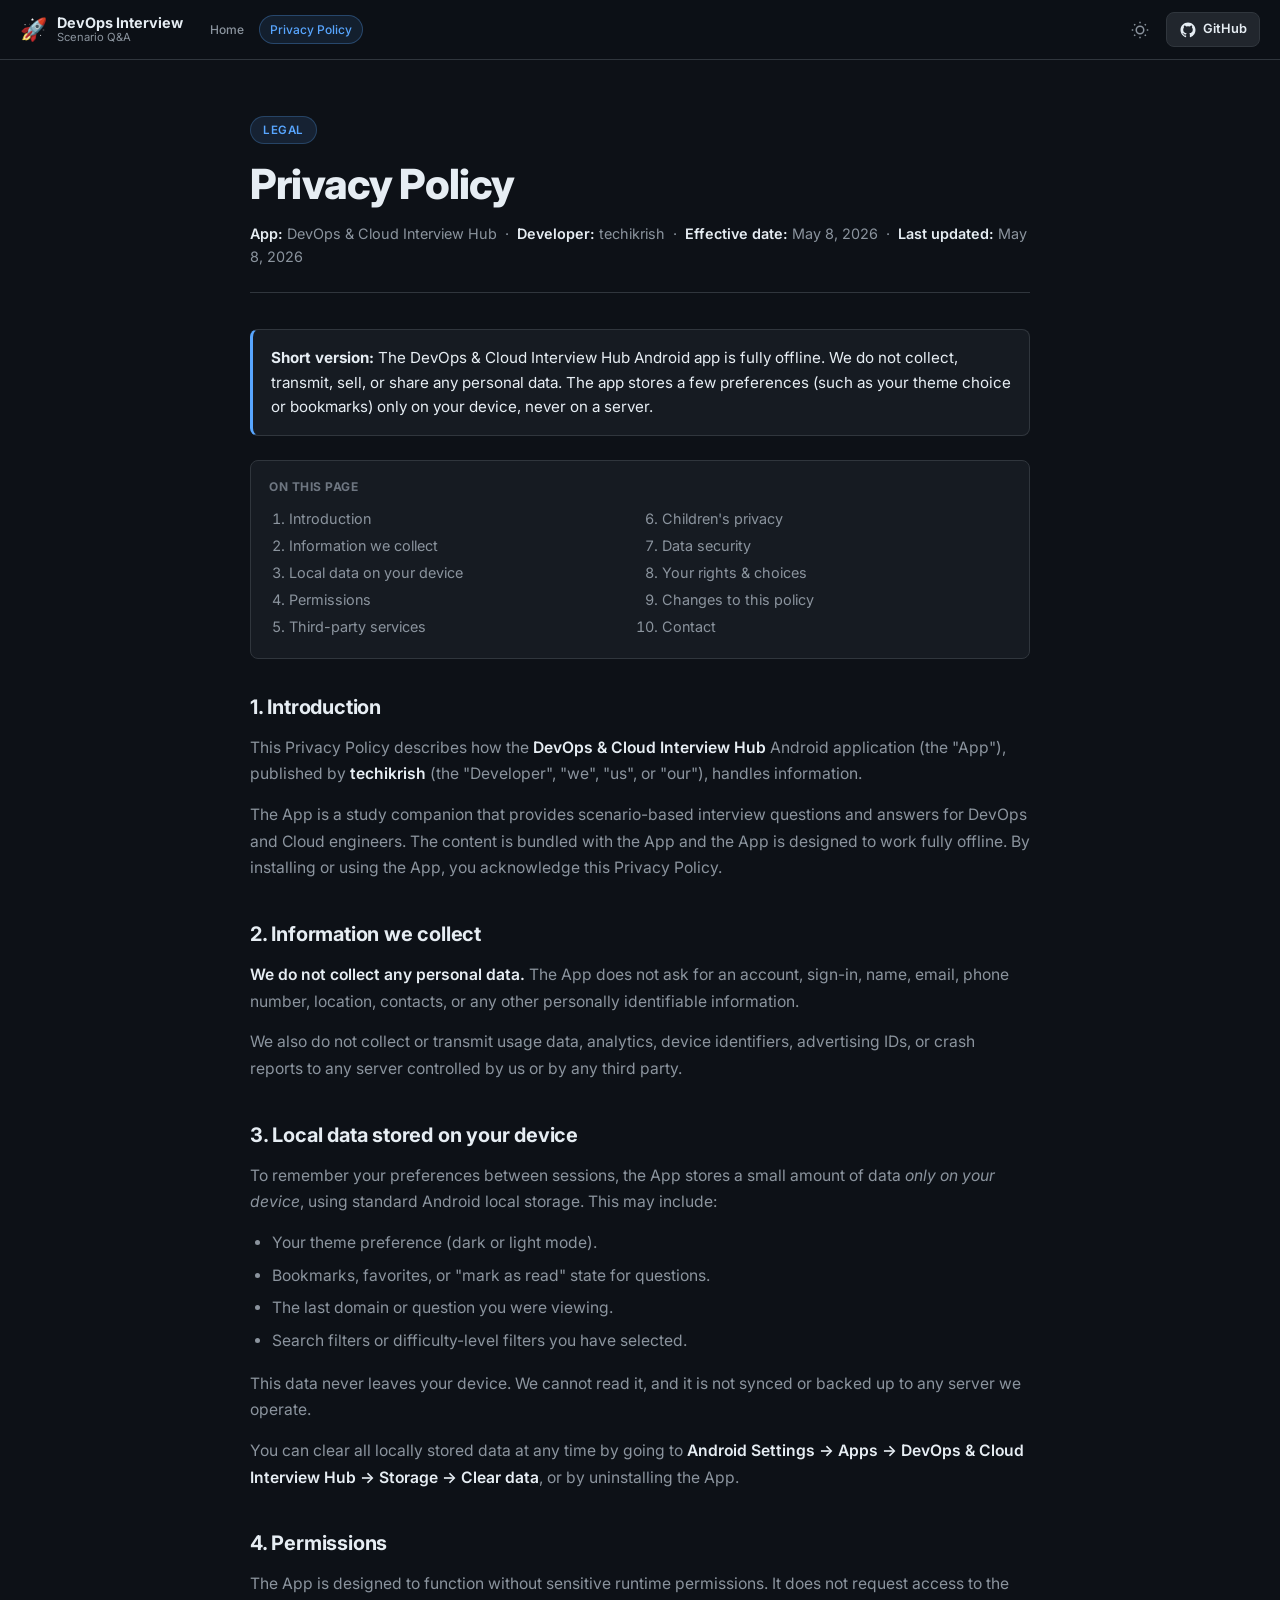
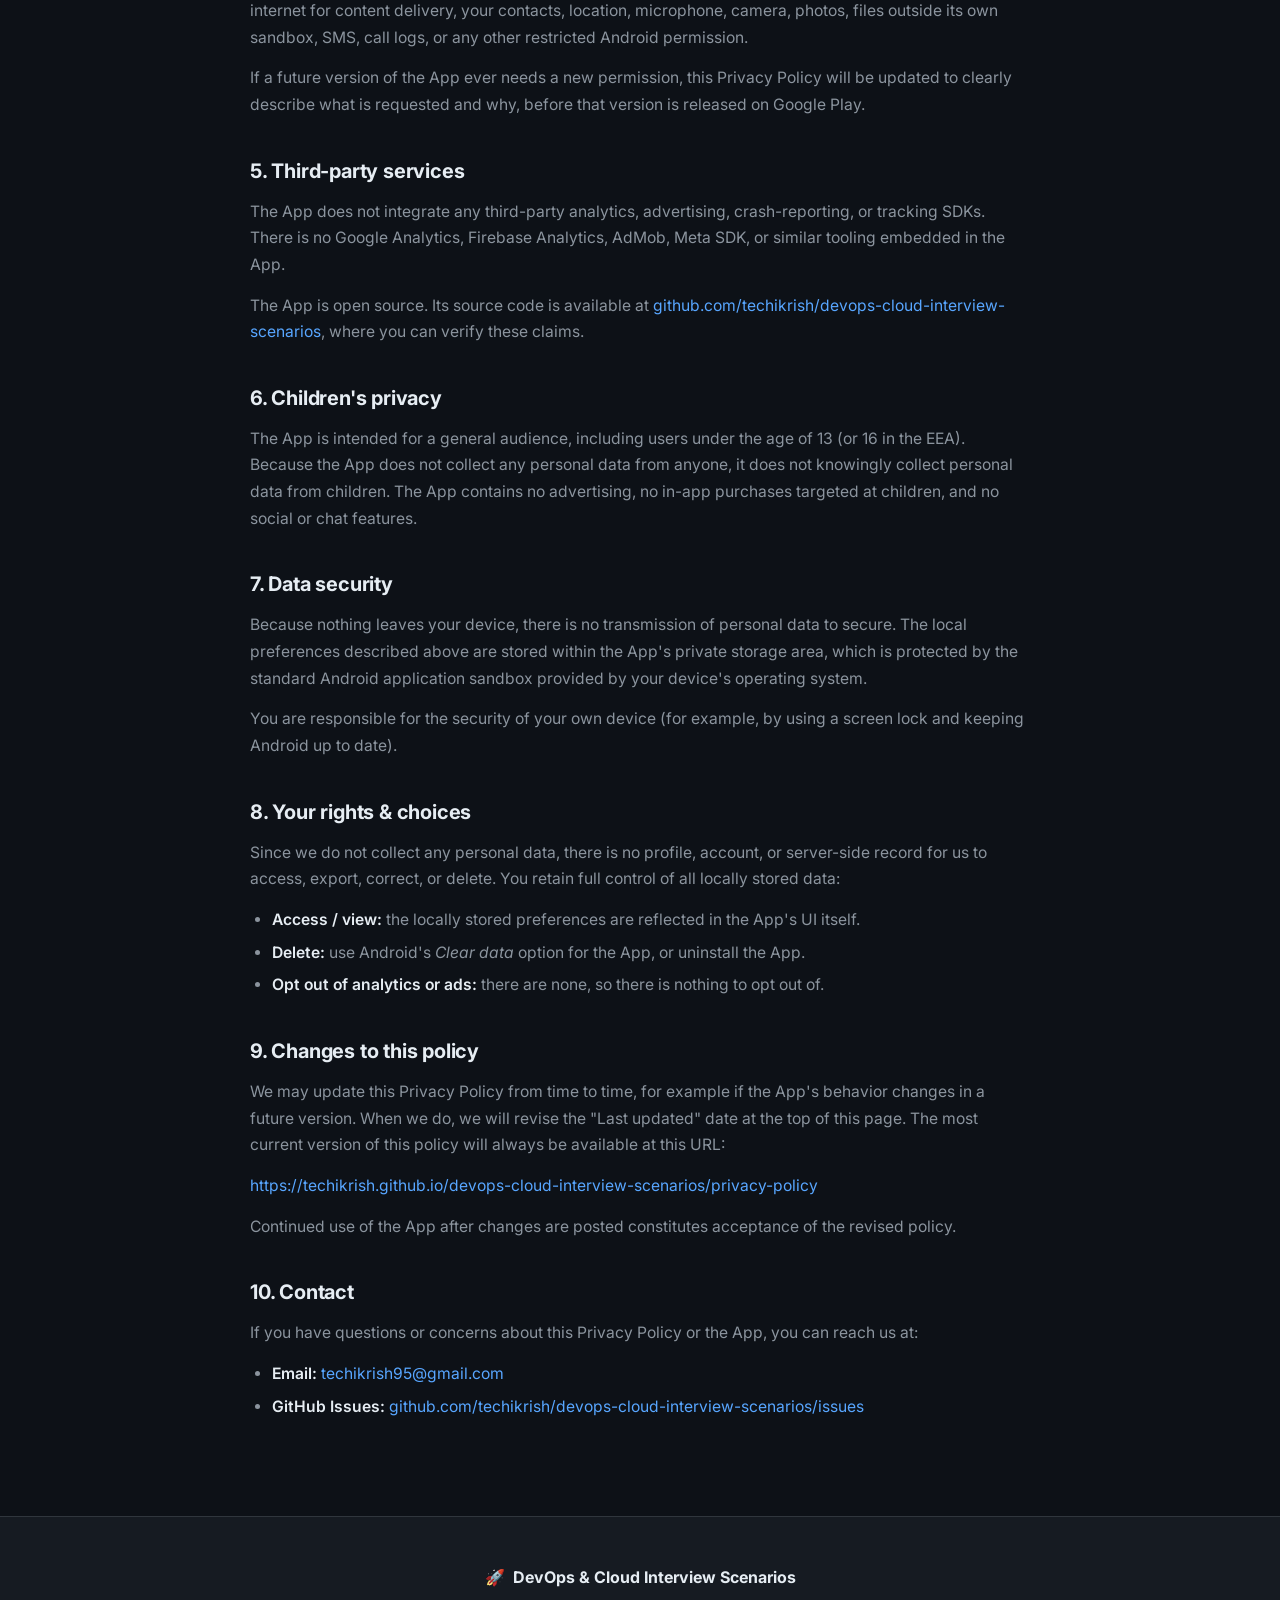
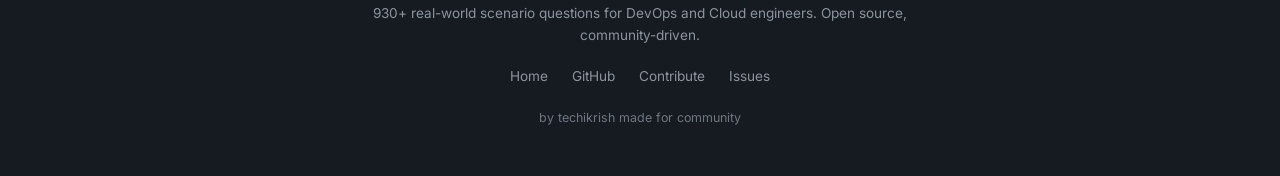
==== docs/privacy-policy/index.html @ 1380f98c "feat: expand Linux SRE and networking scenarios Add 20 Linux/SRE questions and 4 networking question" ====
<!DOCTYPE html>
<html lang="en" data-theme="dark">
<head>
  <meta charset="UTF-8" />
  <meta name="viewport" content="width=device-width, initial-scale=1.0" />
  <title>Privacy Policy — DevOps & Cloud Interview Hub</title>
  <meta name="description" content="Privacy Policy for the DevOps & Cloud Interview Hub Android app — a fully offline app that does not collect, transmit, or share any personal data." />
  <meta name="robots" content="index,follow" />
  <link rel="canonical" href="https://techikrish.github.io/devops-cloud-interview-scenarios/privacy-policy/" />
  <link rel="preconnect" href="https://fonts.googleapis.com" />
  <link rel="preconnect" href="https://fonts.gstatic.com" crossorigin />
  <link href="https://fonts.googleapis.com/css2?family=Inter:wght@300;400;500;600;700;800&family=JetBrains+Mono:wght@400;500&display=swap" rel="stylesheet" />
  <link rel="stylesheet" href="../style.css" />
  <style>
    .policy-wrap {
      max-width: 820px;
      margin: 0 auto;
      padding: 56px 20px 80px;
    }
    .policy-eyebrow {
      display: inline-block;
      margin-bottom: 16px;
      padding: 4px 12px;
      border-radius: 99px;
      font-size: .72rem;
      font-weight: 600;
      background: rgba(88,166,255,.12);
      border: 1px solid rgba(88,166,255,.25);
      color: var(--accent);
      letter-spacing: .5px;
      text-transform: uppercase;
    }
    .policy-title {
      font-size: clamp(1.8rem, 4vw, 2.6rem);
      font-weight: 800;
      line-height: 1.2;
      letter-spacing: -.02em;
      margin-bottom: 12px;
    }
    .policy-meta {
      color: var(--text2);
      font-size: .9rem;
      margin-bottom: 36px;
      padding-bottom: 24px;
      border-bottom: 1px solid var(--border);
    }
    .policy-meta strong { color: var(--text); font-weight: 600; }
    .policy-article h2 {
      font-size: 1.25rem;
      font-weight: 700;
      margin-top: 36px;
      margin-bottom: 12px;
      color: var(--text);
      letter-spacing: -.01em;
    }
    .policy-article h2:first-child { margin-top: 0; }
    .policy-article p,
    .policy-article li {
      color: var(--text2);
      font-size: .98rem;
      line-height: 1.7;
    }
    .policy-article p { margin-bottom: 14px; }
    .policy-article ul {
      margin: 0 0 16px 22px;
      padding: 0;
    }
    .policy-article li { margin-bottom: 6px; }
    .policy-article strong { color: var(--text); font-weight: 600; }
    .policy-article a { color: var(--accent); }
    .policy-callout {
      background: var(--bg2);
      border: 1px solid var(--border);
      border-left: 3px solid var(--accent);
      border-radius: var(--radius-sm);
      padding: 16px 18px;
      margin: 18px 0 24px;
      color: var(--text);
      font-size: .95rem;
    }
    .policy-callout strong { color: var(--text); }
    .policy-toc {
      background: var(--bg2);
      border: 1px solid var(--border);
      border-radius: var(--radius-sm);
      padding: 16px 18px;
      margin-bottom: 32px;
    }
    .policy-toc-title {
      font-size: .75rem;
      font-weight: 700;
      text-transform: uppercase;
      letter-spacing: .5px;
      color: var(--text3);
      margin-bottom: 10px;
    }
    .policy-toc ol {
      margin: 0;
      padding-left: 20px;
      color: var(--text2);
      font-size: .9rem;
      columns: 2;
      column-gap: 24px;
    }
    .policy-toc li { margin-bottom: 4px; break-inside: avoid; }
    .policy-toc a { color: var(--text2); }
    .policy-toc a:hover { color: var(--accent); }
    @media (max-width: 600px) {
      .policy-toc ol { columns: 1; }
      .policy-wrap { padding: 32px 16px 60px; }
    }
  </style>
</head>
<body>

  <!-- ── HEADER ── -->
  <header class="site-header" id="site-header">
    <div class="header-inner">
      <a href="../" class="brand" style="text-decoration:none;color:inherit;">
        <span class="brand-icon">🚀</span>
        <div class="brand-text">
          <span class="brand-title">DevOps Interview</span>
          <span class="brand-sub">Scenario Q&amp;A</span>
        </div>
      </a>

      <nav class="nav-domains" aria-label="Page navigation">
        <a class="nav-chip" href="../">Home</a>
        <a class="nav-chip active" href="./">Privacy Policy</a>
      </nav>

      <div class="header-actions">
        <button class="btn-icon" id="theme-toggle" aria-label="Toggle theme" title="Toggle dark/light mode">
          <svg class="icon-sun" width="18" height="18" viewBox="0 0 24 24" fill="none" stroke="currentColor" stroke-width="2"><circle cx="12" cy="12" r="5"/><path d="M12 1v2M12 21v2M4.22 4.22l1.42 1.42M18.36 18.36l1.42 1.42M1 12h2M21 12h2M4.22 19.78l1.42-1.42M18.36 5.64l1.42-1.42"/></svg>
          <svg class="icon-moon" width="18" height="18" viewBox="0 0 24 24" fill="none" stroke="currentColor" stroke-width="2"><path d="M21 12.79A9 9 0 1 1 11.21 3 7 7 0 0 0 21 12.79z"/></svg>
        </button>
        <a class="btn-github" href="https://github.com/techikrish/devops-cloud-interview-scenarios" target="_blank" rel="noopener" aria-label="View on GitHub">
          <svg width="18" height="18" viewBox="0 0 24 24" fill="currentColor"><path d="M12 2C6.477 2 2 6.484 2 12.017c0 4.425 2.865 8.18 6.839 9.504.5.092.682-.217.682-.483 0-.237-.008-.868-.013-1.703-2.782.605-3.369-1.343-3.369-1.343-.454-1.158-1.11-1.466-1.11-1.466-.908-.62.069-.608.069-.608 1.003.07 1.531 1.032 1.531 1.032.892 1.53 2.341 1.088 2.91.832.092-.647.35-1.088.636-1.338-2.22-.253-4.555-1.113-4.555-4.951 0-1.093.39-1.988 1.029-2.688-.103-.253-.446-1.272.098-2.65 0 0 .84-.27 2.75 1.026A9.564 9.564 0 0 1 12 6.844a9.59 9.59 0 0 1 2.504.337c1.909-1.296 2.747-1.027 2.747-1.027.546 1.379.202 2.398.1 2.651.64.7 1.028 1.595 1.028 2.688 0 3.848-2.339 4.695-4.566 4.943.359.309.678.92.678 1.855 0 1.338-.012 2.419-.012 2.747 0 .268.18.58.688.482A10.02 10.02 0 0 0 22 12.017C22 6.484 17.522 2 12 2z"/></svg>
          GitHub
        </a>
      </div>
    </div>
  </header>

  <main class="policy-wrap">
    <span class="policy-eyebrow">Legal</span>
    <h1 class="policy-title">Privacy Policy</h1>
    <p class="policy-meta">
      <strong>App:</strong> DevOps &amp; Cloud Interview Hub &nbsp;·&nbsp;
      <strong>Developer:</strong> techikrish &nbsp;·&nbsp;
      <strong>Effective date:</strong> May 8, 2026 &nbsp;·&nbsp;
      <strong>Last updated:</strong> May 8, 2026
    </p>

    <div class="policy-callout">
      <strong>Short version:</strong> The DevOps &amp; Cloud Interview Hub Android app is fully offline. We do not collect, transmit, sell, or share any personal data. The app stores a few preferences (such as your theme choice or bookmarks) only on your device, never on a server.
    </div>

    <nav class="policy-toc" aria-label="Table of contents">
      <div class="policy-toc-title">On this page</div>
      <ol>
        <li><a href="#introduction">Introduction</a></li>
        <li><a href="#information-we-collect">Information we collect</a></li>
        <li><a href="#local-data">Local data on your device</a></li>
        <li><a href="#permissions">Permissions</a></li>
        <li><a href="#third-party">Third-party services</a></li>
        <li><a href="#children">Children's privacy</a></li>
        <li><a href="#security">Data security</a></li>
        <li><a href="#your-rights">Your rights &amp; choices</a></li>
        <li><a href="#changes">Changes to this policy</a></li>
        <li><a href="#contact">Contact</a></li>
      </ol>
    </nav>

    <article class="policy-article">

      <h2 id="introduction">1. Introduction</h2>
      <p>
        This Privacy Policy describes how the <strong>DevOps &amp; Cloud Interview Hub</strong> Android application (the "App"), published by <strong>techikrish</strong> (the "Developer", "we", "us", or "our"), handles information.
      </p>
      <p>
        The App is a study companion that provides scenario-based interview questions and answers for DevOps and Cloud engineers. The content is bundled with the App and the App is designed to work fully offline. By installing or using the App, you acknowledge this Privacy Policy.
      </p>

      <h2 id="information-we-collect">2. Information we collect</h2>
      <p>
        <strong>We do not collect any personal data.</strong> The App does not ask for an account, sign-in, name, email, phone number, location, contacts, or any other personally identifiable information.
      </p>
      <p>
        We also do not collect or transmit usage data, analytics, device identifiers, advertising IDs, or crash reports to any server controlled by us or by any third party.
      </p>

      <h2 id="local-data">3. Local data stored on your device</h2>
      <p>
        To remember your preferences between sessions, the App stores a small amount of data <em>only on your device</em>, using standard Android local storage. This may include:
      </p>
      <ul>
        <li>Your theme preference (dark or light mode).</li>
        <li>Bookmarks, favorites, or "mark as read" state for questions.</li>
        <li>The last domain or question you were viewing.</li>
        <li>Search filters or difficulty-level filters you have selected.</li>
      </ul>
      <p>
        This data never leaves your device. We cannot read it, and it is not synced or backed up to any server we operate.
      </p>
      <p>
        You can clear all locally stored data at any time by going to <strong>Android Settings → Apps → DevOps &amp; Cloud Interview Hub → Storage → Clear data</strong>, or by uninstalling the App.
      </p>

      <h2 id="permissions">4. Permissions</h2>
      <p>
        The App is designed to function without sensitive runtime permissions. It does not request access to the internet for content delivery, your contacts, location, microphone, camera, photos, files outside its own sandbox, SMS, call logs, or any other restricted Android permission.
      </p>
      <p>
        If a future version of the App ever needs a new permission, this Privacy Policy will be updated to clearly describe what is requested and why, before that version is released on Google Play.
      </p>

      <h2 id="third-party">5. Third-party services</h2>
      <p>
        The App does not integrate any third-party analytics, advertising, crash-reporting, or tracking SDKs. There is no Google Analytics, Firebase Analytics, AdMob, Meta SDK, or similar tooling embedded in the App.
      </p>
      <p>
        The App is open source. Its source code is available at
        <a href="https://github.com/techikrish/devops-cloud-interview-scenarios" target="_blank" rel="noopener">github.com/techikrish/devops-cloud-interview-scenarios</a>, where you can verify these claims.
      </p>

      <h2 id="children">6. Children's privacy</h2>
      <p>
        The App is intended for a general audience, including users under the age of 13 (or 16 in the EEA). Because the App does not collect any personal data from anyone, it does not knowingly collect personal data from children. The App contains no advertising, no in-app purchases targeted at children, and no social or chat features.
      </p>

      <h2 id="security">7. Data security</h2>
      <p>
        Because nothing leaves your device, there is no transmission of personal data to secure. The local preferences described above are stored within the App's private storage area, which is protected by the standard Android application sandbox provided by your device's operating system.
      </p>
      <p>
        You are responsible for the security of your own device (for example, by using a screen lock and keeping Android up to date).
      </p>

      <h2 id="your-rights">8. Your rights &amp; choices</h2>
      <p>
        Since we do not collect any personal data, there is no profile, account, or server-side record for us to access, export, correct, or delete. You retain full control of all locally stored data:
      </p>
      <ul>
        <li><strong>Access / view:</strong> the locally stored preferences are reflected in the App's UI itself.</li>
        <li><strong>Delete:</strong> use Android's <em>Clear data</em> option for the App, or uninstall the App.</li>
        <li><strong>Opt out of analytics or ads:</strong> there are none, so there is nothing to opt out of.</li>
      </ul>

      <h2 id="changes">9. Changes to this policy</h2>
      <p>
        We may update this Privacy Policy from time to time, for example if the App's behavior changes in a future version. When we do, we will revise the "Last updated" date at the top of this page. The most current version of this policy will always be available at this URL:
      </p>
      <p>
        <a href="https://techikrish.github.io/devops-cloud-interview-scenarios/privacy-policy">https://techikrish.github.io/devops-cloud-interview-scenarios/privacy-policy</a>
      </p>
      <p>
        Continued use of the App after changes are posted constitutes acceptance of the revised policy.
      </p>

      <h2 id="contact">10. Contact</h2>
      <p>
        If you have questions or concerns about this Privacy Policy or the App, you can reach us at:
      </p>
      <ul>
        <li><strong>Email:</strong> <a href="mailto:techikrish95@gmail.com">techikrish95@gmail.com</a></li>
        <li><strong>GitHub Issues:</strong> <a href="https://github.com/techikrish/devops-cloud-interview-scenarios/issues" target="_blank" rel="noopener">github.com/techikrish/devops-cloud-interview-scenarios/issues</a></li>
      </ul>

    </article>
  </main>

  <!-- ── FOOTER ── -->
  <footer class="site-footer">
    <div class="footer-inner">
      <div class="footer-brand">
        <span>🚀</span>
        <span>DevOps &amp; Cloud Interview Scenarios</span>
      </div>
      <p class="footer-desc">930+ real-world scenario questions for DevOps and Cloud engineers. Open source, community-driven.</p>
      <div class="footer-links">
        <a href="../">Home</a>
        <a href="https://github.com/techikrish/devops-cloud-interview-scenarios" target="_blank" rel="noopener">GitHub</a>
        <a href="https://github.com/techikrish/devops-cloud-interview-scenarios/blob/main/CONTRIBUTING.md" target="_blank" rel="noopener">Contribute</a>
        <a href="https://github.com/techikrish/devops-cloud-interview-scenarios/issues" target="_blank" rel="noopener">Issues</a>
      </div>
      <p class="footer-copy">by techikrish made for community</p>
    </div>
  </footer>

  <script>
    (function () {
      var saved = localStorage.getItem('theme') || 'dark';
      document.documentElement.dataset.theme = saved;
      var btn = document.getElementById('theme-toggle');
      if (btn) {
        btn.addEventListener('click', function () {
          var next = document.documentElement.dataset.theme === 'dark' ? 'light' : 'dark';
          document.documentElement.dataset.theme = next;
          localStorage.setItem('theme', next);
        });
      }
    })();
  </script>
</body>
</html>
---- docs/style.css ----
/* ── TOKENS ── */
:root {
  --bg: #0d1117;
  --bg2: #161b22;
  --bg3: #21262d;
  --border: #30363d;
  --text: #e6edf3;
  --text2: #8b949e;
  --text3: #6e7681;
  --accent: #58a6ff;
  --accent2: #1f6feb;
  --green: #3fb950;
  --orange: #e3b341;
  --red: #f85149;
  --purple: #a5a0ff;
  --cyan: #39d353;
  --card-bg: #161b22;
  --card-hover: #1c2128;
  --shadow: 0 8px 32px rgba(0,0,0,.4);
  --radius: 12px;
  --radius-sm: 8px;
  --header-h: 60px;
}

[data-theme="light"] {
  --bg: #f6f8fa;
  --bg2: #ffffff;
  --bg3: #f0f2f5;
  --border: #d0d7de;
  --text: #1f2328;
  --text2: #57606a;
  --text3: #8c959f;
  --accent: #0969da;
  --accent2: #0550ae;
  --card-bg: #ffffff;
  --card-hover: #f6f8fa;
  --shadow: 0 8px 32px rgba(0,0,0,.08);
}

/* ── RESET ── */
*, *::before, *::after { box-sizing: border-box; margin: 0; padding: 0; }
html { scroll-behavior: smooth; font-size: 16px; }
body {
  font-family: 'Inter', system-ui, sans-serif;
  background: var(--bg);
  color: var(--text);
  line-height: 1.6;
  min-height: 100vh;
  transition: background .25s, color .25s;
}
a { color: var(--accent); text-decoration: none; }
a:hover { text-decoration: underline; }
button { cursor: pointer; border: none; background: none; font-family: inherit; }
img { max-width: 100%; }
::-webkit-scrollbar { width: 6px; height: 6px; }
::-webkit-scrollbar-track { background: var(--bg); }
::-webkit-scrollbar-thumb { background: var(--border); border-radius: 99px; }

/* ── HEADER ── */
.site-header {
  position: sticky; top: 0; z-index: 100;
  height: var(--header-h);
  background: rgba(13,17,23,.85);
  backdrop-filter: blur(12px);
  border-bottom: 1px solid var(--border);
  transition: background .25s;
}
[data-theme="light"] .site-header {
  background: rgba(246,248,250,.9);
}
.header-inner {
  max-width: 1400px; margin: 0 auto;
  height: 100%; padding: 0 20px;
  display: flex; align-items: center; gap: 16px;
}
.brand { display: flex; align-items: center; gap: 10px; flex-shrink: 0; }
.brand-icon { font-size: 22px; }
.brand-text { display: flex; flex-direction: column; line-height: 1.2; }
.brand-title { font-weight: 700; font-size: .9rem; }
.brand-sub { font-size: .7rem; color: var(--text2); }

.nav-domains {
  display: flex; gap: 4px; flex: 1; overflow: hidden;
  flex-wrap: nowrap;
}
.nav-chip {
  padding: 4px 10px; border-radius: 99px; font-size: .75rem;
  font-weight: 500; color: var(--text2); background: transparent;
  border: 1px solid transparent; white-space: nowrap;
  transition: all .2s;
}
.nav-chip:hover { color: var(--text); background: var(--bg3); border-color: var(--border); }
.nav-chip.active { color: var(--accent); background: rgba(88,166,255,.1); border-color: rgba(88,166,255,.3); }

.header-actions { display: flex; align-items: center; gap: 8px; flex-shrink: 0; }
.btn-icon {
  width: 36px; height: 36px; border-radius: var(--radius-sm);
  display: grid; place-items: center; color: var(--text2);
  background: transparent; border: 1px solid transparent;
  transition: all .2s;
}
.btn-icon:hover { color: var(--text); background: var(--bg3); border-color: var(--border); }
[data-theme="dark"] .icon-moon { display: none; }
[data-theme="light"] .icon-sun { display: none; }

.btn-github {
  display: flex; align-items: center; gap: 6px;
  padding: 6px 12px; border-radius: var(--radius-sm);
  font-size: .8rem; font-weight: 600; color: var(--text);
  background: var(--bg3); border: 1px solid var(--border);
  transition: all .2s;
}
.btn-github:hover { background: var(--accent); color: #fff; border-color: var(--accent); text-decoration: none; }
.btn-github svg { flex-shrink: 0; }

/* ── SEARCH OVERLAY ── */
.search-overlay {
  position: fixed; inset: 0; z-index: 200;
  background: rgba(0,0,0,.7); backdrop-filter: blur(6px);
  display: flex; align-items: flex-start; justify-content: center;
  padding-top: 80px;
  opacity: 0; pointer-events: none;
  transition: opacity .2s;
}
.search-overlay.open { opacity: 1; pointer-events: all; }
.search-modal {
  width: min(680px, calc(100vw - 40px));
  background: var(--bg2); border: 1px solid var(--border);
  border-radius: 16px; overflow: hidden;
  box-shadow: 0 24px 80px rgba(0,0,0,.5);
  transform: translateY(-10px); transition: transform .2s;
}
.search-overlay.open .search-modal { transform: translateY(0); }
.search-input-wrap {
  display: flex; align-items: center; gap: 12px;
  padding: 16px 20px; border-bottom: 1px solid var(--border);
}
.search-input-wrap svg { color: var(--text3); flex-shrink: 0; }
#search-input {
  flex: 1; background: none; border: none; outline: none;
  font-family: inherit; font-size: 1rem; color: var(--text);
}
#search-input::placeholder { color: var(--text3); }
.search-esc {
  padding: 2px 7px; border-radius: 4px; font-size: .7rem;
  background: var(--bg3); border: 1px solid var(--border);
  color: var(--text2); font-family: inherit;
}
.search-filters {
  display: flex; gap: 8px; padding: 12px 20px;
  border-bottom: 1px solid var(--border); overflow-x: auto;
}
.filter-chip {
  padding: 4px 12px; border-radius: 99px; font-size: .75rem;
  font-weight: 500; color: var(--text2);
  background: var(--bg3); border: 1px solid var(--border);
  white-space: nowrap; transition: all .2s;
}
.filter-chip:hover { color: var(--text); }
.filter-chip.active { background: var(--accent); color: #fff; border-color: var(--accent); }
.search-results { max-height: 420px; overflow-y: auto; }
.search-empty { padding: 40px 20px; text-align: center; color: var(--text3); font-size: .9rem; }
.search-result-item {
  padding: 14px 20px; border-bottom: 1px solid var(--border);
  cursor: pointer; transition: background .15s;
}
.search-result-item:last-child { border-bottom: none; }
.search-result-item:hover { background: var(--bg3); }
.result-meta { display: flex; align-items: center; gap: 8px; margin-bottom: 4px; }
.result-domain {
  font-size: .7rem; font-weight: 600; padding: 2px 8px;
  border-radius: 99px; background: rgba(88,166,255,.15); color: var(--accent);
}
.result-level { font-size: .7rem; font-weight: 700; padding: 2px 7px; border-radius: 99px; }
.lvl-L1 { background: rgba(63,185,80,.15); color: var(--green); }
.lvl-L2 { background: rgba(227,179,65,.15); color: var(--orange); }
.lvl-L3 { background: rgba(248,81,73,.15); color: var(--red); }
.result-q { font-size: .88rem; color: var(--text); font-weight: 500; line-height: 1.4; }
.result-q mark { background: rgba(88,166,255,.25); color: var(--accent); border-radius: 2px; }
.result-count { padding: 10px 20px; font-size: .75rem; color: var(--text3); border-top: 1px solid var(--border); }

/* ── HERO ── */
.hero {
  position: relative; overflow: hidden;
  padding: 100px 20px 80px;
  text-align: center;
}
.hero-bg {
  position: absolute; inset: 0; z-index: 0;
  background:
    radial-gradient(ellipse 80% 60% at 50% -20%, rgba(88,166,255,.12) 0%, transparent 70%),
    radial-gradient(ellipse 60% 40% at 80% 80%, rgba(165,160,255,.08) 0%, transparent 60%);
}
.hero-content { position: relative; z-index: 1; max-width: 760px; margin: 0 auto; }
.hero-badge {
  display: inline-block; margin-bottom: 20px;
  padding: 4px 14px; border-radius: 99px; font-size: .75rem; font-weight: 600;
  background: rgba(88,166,255,.12); border: 1px solid rgba(88,166,255,.25); color: var(--accent);
  letter-spacing: .5px; text-transform: uppercase;
}
.hero-title {
  font-size: clamp(2rem, 5vw, 3.5rem); font-weight: 800;
  line-height: 1.15; letter-spacing: -.02em; margin-bottom: 20px;
}
.gradient-text {
  background: linear-gradient(135deg, #58a6ff 0%, #a5a0ff 50%, #3fb950 100%);
  -webkit-background-clip: text; -webkit-text-fill-color: transparent; background-clip: text;
}
.hero-desc {
  font-size: 1.05rem; color: var(--text2); max-width: 580px;
  margin: 0 auto 32px; line-height: 1.7;
}
.hero-cta { display: flex; gap: 12px; justify-content: center; flex-wrap: wrap; margin-bottom: 48px; }
.btn-primary {
  display: flex; align-items: center; gap: 8px;
  padding: 12px 24px; border-radius: var(--radius-sm);
  font-size: .9rem; font-weight: 600; color: #fff;
  background: var(--accent2);
  border: 1px solid var(--accent);
  transition: all .2s; box-shadow: 0 0 20px rgba(88,166,255,.2);
}
.btn-primary:hover { background: var(--accent); box-shadow: 0 0 30px rgba(88,166,255,.4); transform: translateY(-1px); }
.btn-outline {
  display: flex; align-items: center; gap: 8px;
  padding: 12px 24px; border-radius: var(--radius-sm);
  font-size: .9rem; font-weight: 600; color: var(--text);
  background: transparent; border: 1px solid var(--border);
  transition: all .2s;
}
.btn-outline:hover { background: var(--bg3); border-color: var(--text2); text-decoration: none; }
.hero-stats {
  display: flex; justify-content: center; gap: 48px; flex-wrap: wrap;
}
.stat { display: flex; flex-direction: column; align-items: center; }
.stat-num { font-size: 1.8rem; font-weight: 800; color: var(--accent); line-height: 1; }
.stat-label { font-size: .75rem; color: var(--text3); margin-top: 4px; text-transform: uppercase; letter-spacing: .5px; }

/* ── DOMAINS ── */
.domains-section { padding: 80px 20px; }
.section-inner { max-width: 1200px; margin: 0 auto; }
.section-title {
  font-size: clamp(1.5rem, 3vw, 2rem); font-weight: 700;
  text-align: center; margin-bottom: 8px;
}
.section-sub { text-align: center; color: var(--text2); margin-bottom: 48px; }
.domain-grid {
  display: grid;
  grid-template-columns: repeat(auto-fill, minmax(260px, 1fr));
  gap: 16px;
}
.domain-card {
  background: var(--card-bg); border: 1px solid var(--border);
  border-radius: var(--radius); padding: 24px;
  cursor: pointer; transition: all .25s;
  position: relative; overflow: hidden;
}
.domain-card::before {
  content: ''; position: absolute;
  top: 0; left: 0; right: 0; height: 3px;
  background: var(--card-accent, var(--accent));
  transform: scaleX(0); transform-origin: left;
  transition: transform .3s;
}
.domain-card:hover { transform: translateY(-3px); box-shadow: var(--shadow); background: var(--card-hover); border-color: var(--card-accent, var(--accent)); }
.domain-card:hover::before { transform: scaleX(1); }
.card-emoji { font-size: 2rem; margin-bottom: 12px; display: block; }
.card-title { font-size: 1rem; font-weight: 700; margin-bottom: 4px; }
.card-desc { font-size: .8rem; color: var(--text2); margin-bottom: 16px; line-height: 1.5; }
.card-meta { display: flex; align-items: center; justify-content: space-between; }
.card-count {
  font-size: .75rem; font-weight: 600; padding: 3px 10px;
  border-radius: 99px; background: var(--bg3); color: var(--text2);
}
.card-arrow { color: var(--text3); transition: transform .2s; }
.domain-card:hover .card-arrow { transform: translateX(4px); color: var(--card-accent, var(--accent)); }

/* ── Q&A SECTION ── */
.qa-section { min-height: calc(100vh - var(--header-h)); }
.qa-inner {
  display: grid;
  grid-template-columns: 300px 1fr;
  min-height: calc(100vh - var(--header-h));
}

/* sidebar */
.qa-sidebar {
  position: sticky; top: var(--header-h);
  height: calc(100vh - var(--header-h)); overflow-y: auto;
  background: var(--bg2); border-right: 1px solid var(--border);
  display: flex; flex-direction: column;
}
.sidebar-header { padding: 16px; border-bottom: 1px solid var(--border); }
.back-btn {
  display: flex; align-items: center; gap: 6px;
  font-size: .82rem; color: var(--text2); font-weight: 500;
  padding: 6px 8px; border-radius: var(--radius-sm);
  margin-bottom: 12px; transition: all .2s;
}
.back-btn:hover { color: var(--text); background: var(--bg3); }
.sidebar-domain-info { display: flex; align-items: center; gap: 10px; }
.sidebar-emoji { font-size: 1.5rem; }
.sidebar-domain-name { font-weight: 700; font-size: .95rem; }
.sidebar-domain-count { font-size: .75rem; color: var(--text2); }

.sidebar-search-wrap { padding: 12px 16px; border-bottom: 1px solid var(--border); }
.sidebar-search {
  width: 100%; padding: 8px 12px; border-radius: var(--radius-sm);
  background: var(--bg3); border: 1px solid var(--border);
  color: var(--text); font-family: inherit; font-size: .82rem; outline: none;
  transition: border-color .2s;
}
.sidebar-search:focus { border-color: var(--accent); }
.sidebar-search::placeholder { color: var(--text3); }

.level-filter {
  display: flex; gap: 6px; padding: 10px 16px;
  border-bottom: 1px solid var(--border);
}
.level-btn {
  flex: 1; padding: 5px; border-radius: var(--radius-sm); font-size: .75rem;
  font-weight: 600; color: var(--text2); background: var(--bg3);
  border: 1px solid var(--border); transition: all .2s;
}
.level-btn:hover { color: var(--text); }
.level-btn.active { background: var(--accent); color: #fff; border-color: var(--accent); }

.qa-toc { flex: 1; overflow-y: auto; padding: 8px; }
.toc-group { margin-bottom: 4px; }
.toc-group-label {
  font-size: .65rem; font-weight: 700; letter-spacing: .8px;
  text-transform: uppercase; color: var(--text3);
  padding: 8px 8px 4px;
}
.toc-item {
  display: flex; align-items: flex-start; gap: 8px;
  padding: 8px; border-radius: var(--radius-sm);
  cursor: pointer; transition: background .15s; width: 100%;
  text-align: left;
}
.toc-item:hover { background: var(--bg3); }
.toc-item.active { background: rgba(88,166,255,.1); }
.toc-qnum { font-size: .68rem; font-weight: 700; color: var(--text3); flex-shrink: 0; padding-top: 2px; }
.toc-q { font-size: .78rem; color: var(--text2); line-height: 1.35; }
.toc-item.active .toc-q { color: var(--accent); }
.toc-lvl { font-size: .62rem; font-weight: 700; padding: 1px 5px; border-radius: 4px; flex-shrink: 0; margin-left: auto; }
.toc-item.hidden { display: none; }

/* main content */
.qa-main { padding: 40px; max-width: 880px; }
.loading-state { display: flex; flex-direction: column; align-items: center; justify-content: center; gap: 16px; padding: 80px; color: var(--text2); }
.spinner {
  width: 36px; height: 36px; border: 3px solid var(--border);
  border-top-color: var(--accent); border-radius: 50%;
  animation: spin .7s linear infinite;
}
@keyframes spin { to { transform: rotate(360deg); } }

.domain-header { margin-bottom: 40px; padding-bottom: 24px; border-bottom: 1px solid var(--border); }
.domain-header h1 { font-size: 1.8rem; font-weight: 800; margin-bottom: 8px; }
.domain-header p { color: var(--text2); }
.level-legend { display: flex; gap: 16px; margin-top: 16px; flex-wrap: wrap; }
.legend-item { display: flex; align-items: center; gap: 6px; font-size: .78rem; color: var(--text2); }
.legend-dot { width: 8px; height: 8px; border-radius: 50%; }

/* Q&A cards */
.qa-group { margin-bottom: 48px; }
.qa-group-title {
  font-size: 1rem; font-weight: 700; margin-bottom: 20px;
  color: var(--text2); display: flex; align-items: center; gap: 10px;
}
.qa-group-title::after {
  content: ''; flex: 1; height: 1px; background: var(--border);
}
.qa-card {
  background: var(--card-bg); border: 1px solid var(--border);
  border-radius: var(--radius); margin-bottom: 16px;
  transition: border-color .2s;
  scroll-margin-top: calc(var(--header-h) + 20px);
}
.qa-card:hover { border-color: var(--text3); }
.qa-card-header {
  padding: 20px 24px; cursor: pointer;
  display: flex; align-items: flex-start; gap: 14px;
  user-select: none;
}
.qa-num {
  font-size: .7rem; font-weight: 700; color: var(--text3);
  flex-shrink: 0; padding-top: 3px; min-width: 28px;
  font-family: 'JetBrains Mono', monospace;
}
.qa-q-text { flex: 1; font-size: .95rem; font-weight: 600; line-height: 1.5; }
.qa-q-text mark { background: rgba(88,166,255,.2); color: var(--accent); border-radius: 2px; padding: 0 2px; }
.qa-meta { display: flex; align-items: center; gap: 8px; flex-shrink: 0; }
.qa-level { font-size: .68rem; font-weight: 700; padding: 3px 8px; border-radius: 99px; }
.qa-chevron { color: var(--text3); transition: transform .25s; flex-shrink: 0; }
.qa-card.open .qa-chevron { transform: rotate(180deg); }

.qa-body {
  max-height: 0; overflow: hidden;
  transition: max-height .35s cubic-bezier(0.4,0,0.2,1);
}
.qa-card.open .qa-body { max-height: 9999px; }
.qa-body-inner { padding: 0 24px 24px 66px; border-top: 1px solid var(--border); padding-top: 20px; }

/* interviewer note */
.interviewer-note {
  font-size: .8rem; color: var(--text3); font-style: italic;
  margin-bottom: 14px; padding: 8px 12px;
  background: var(--bg3); border-radius: var(--radius-sm);
  border-left: 3px solid var(--border);
}
.answer-content { font-size: .88rem; color: var(--text2); line-height: 1.8; }
.answer-content p { margin-bottom: 12px; }
.answer-content ul, .answer-content ol { margin: 10px 0 12px 20px; }
.answer-content li { margin-bottom: 6px; }
.answer-content strong { color: var(--text); font-weight: 600; }
.answer-content code {
  font-family: 'JetBrains Mono', monospace; font-size: .82em;
  background: var(--bg3); padding: 2px 6px; border-radius: 4px;
  color: var(--cyan);
}
.answer-content pre {
  background: #010409; border: 1px solid var(--border);
  border-radius: var(--radius-sm); padding: 16px; margin: 14px 0;
  overflow-x: auto;
}
.answer-content pre code {
  background: none; padding: 0; color: #e6edf3; font-size: .82rem; line-height: 1.6;
}
[data-theme="light"] .answer-content pre { background: #f6f8fa; }
[data-theme="light"] .answer-content pre code { color: #1f2328; }

/* rapid fire */
.rapid-fire .qa-card-header { padding: 14px 24px; }
.rapid-fire .qa-q-text { font-size: .88rem; }
.rapid-fire .qa-body-inner { padding: 0 24px 14px 66px; }
.rapid-fire .answer-content { font-size: .84rem; }

/* ── FOOTER ── */
.site-footer {
  border-top: 1px solid var(--border); padding: 48px 20px;
  background: var(--bg2); text-align: center;
}
.footer-inner { max-width: 600px; margin: 0 auto; }
.footer-brand {
  display: flex; align-items: center; justify-content: center;
  gap: 8px; font-weight: 700; font-size: 1rem; margin-bottom: 12px;
}
.footer-desc { color: var(--text2); font-size: .85rem; margin-bottom: 20px; }
.footer-links { display: flex; justify-content: center; gap: 24px; margin-bottom: 20px; }
.footer-links a { color: var(--text2); font-size: .85rem; }
.footer-links a:hover { color: var(--accent); }
.footer-copy { color: var(--text3); font-size: .78rem; }

/* ── RESPONSIVE ── */
@media (max-width: 900px) {
  .nav-domains { display: none; }
  .qa-inner { grid-template-columns: 1fr; }
  .qa-sidebar {
    position: fixed; top: var(--header-h); left: 0; right: 0;
    z-index: 50; transform: translateX(-100%);
    height: calc(100vh - var(--header-h));
    transition: transform .3s;
  }
  .qa-sidebar.open { transform: translateX(0); }
  .qa-main { padding: 24px 16px; }
  .qa-body-inner { padding-left: 24px; }
}
@media (max-width: 600px) {
  .hero { padding: 60px 16px 48px; }
  .hero-stats { gap: 24px; }
  .domain-grid { grid-template-columns: 1fr 1fr; }
  .domain-card { padding: 16px; }
  .card-emoji { font-size: 1.5rem; }
}
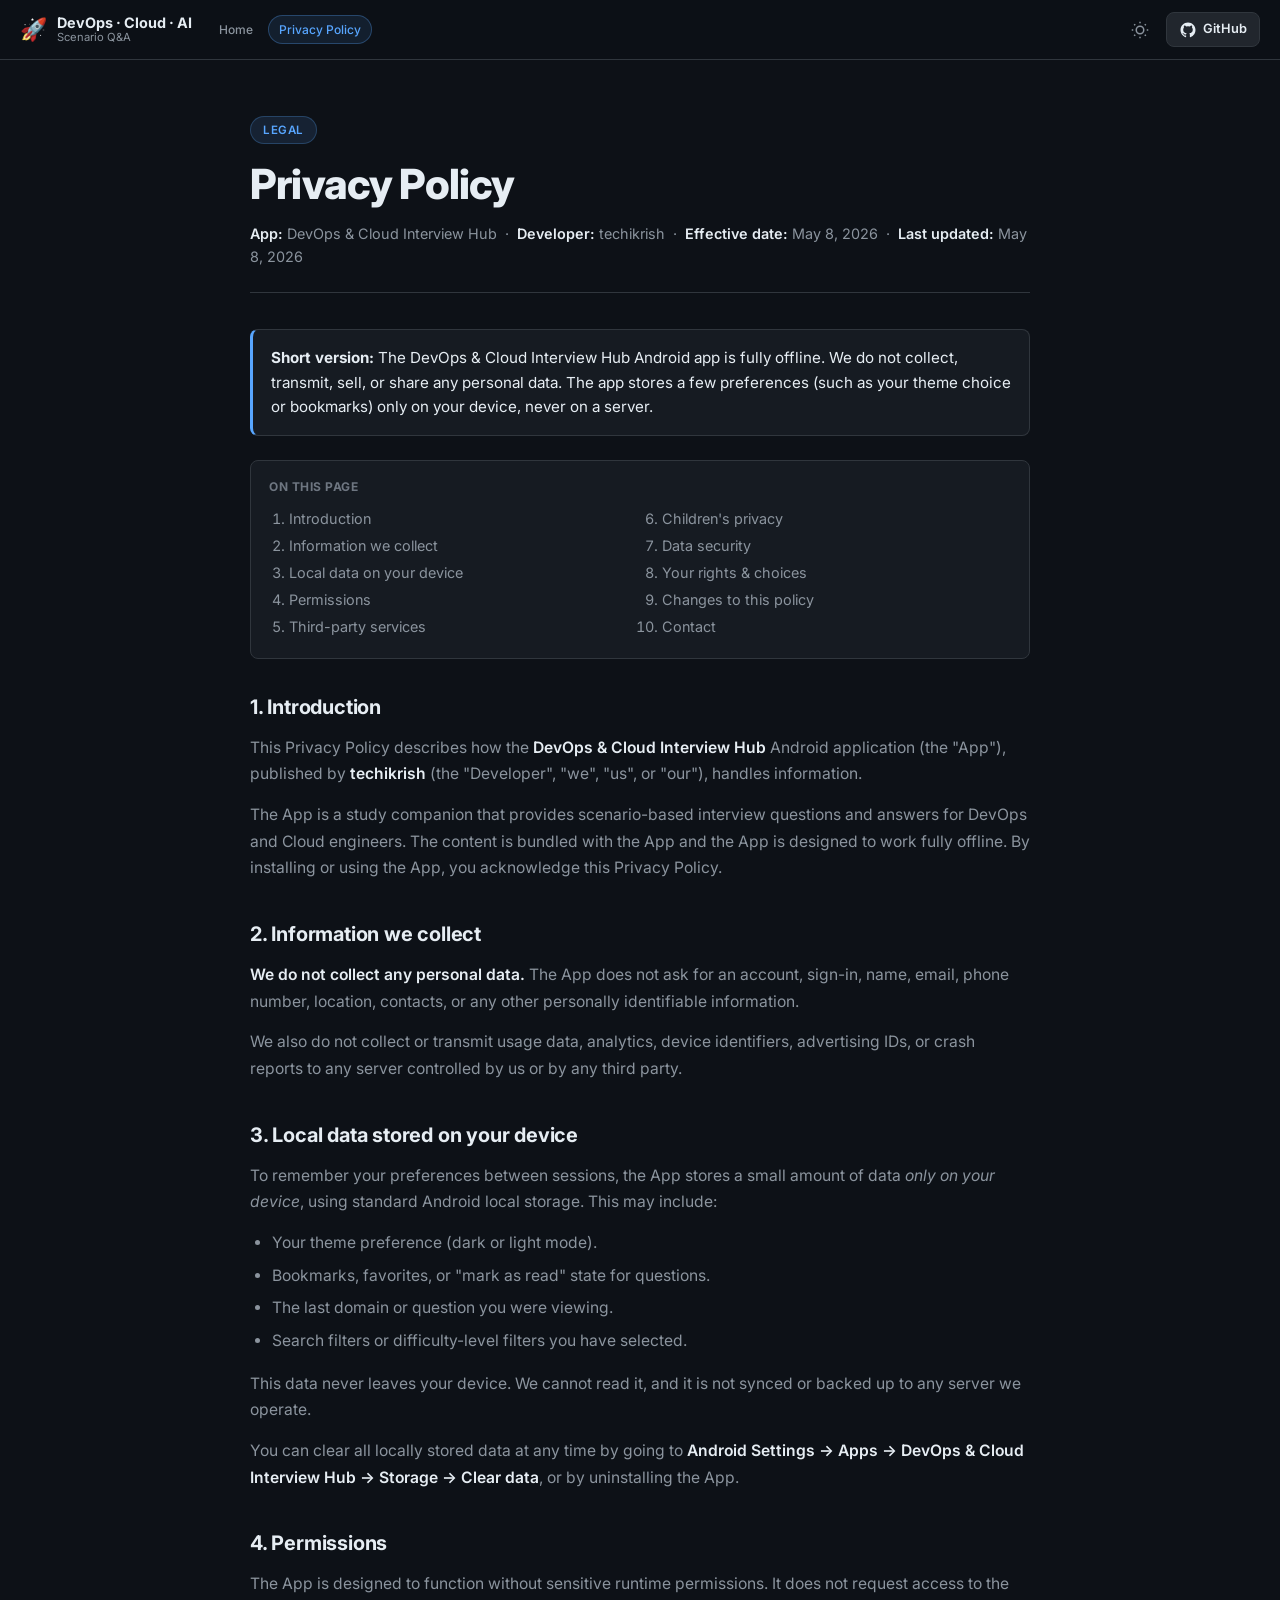
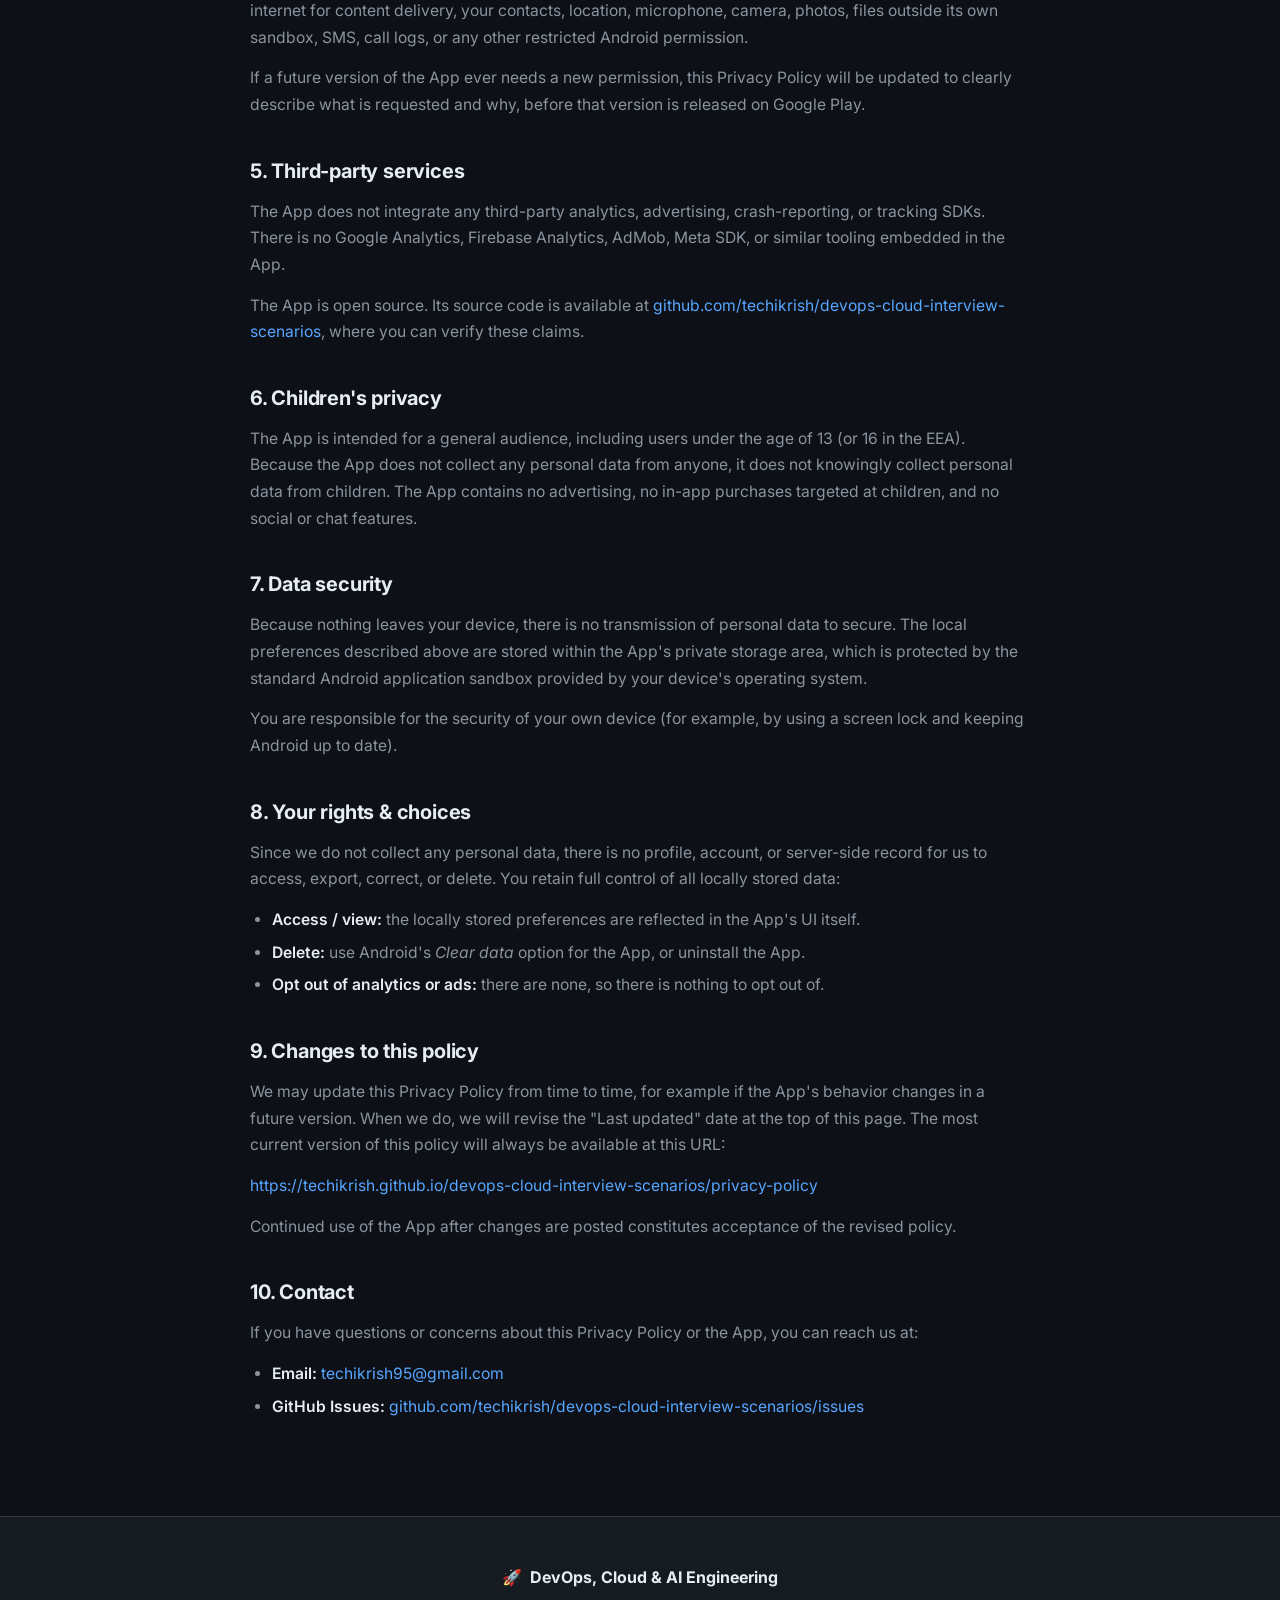
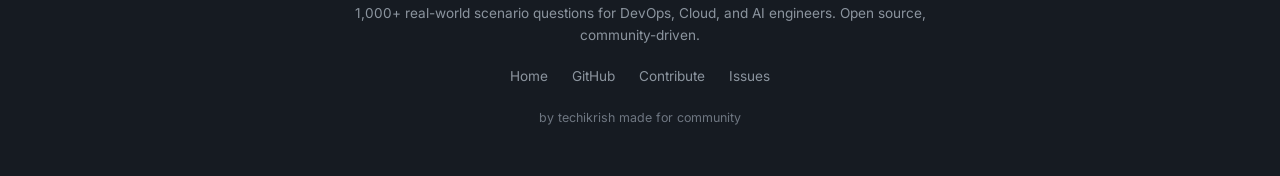
==== commit 0ed5ab8e: "feat: add AI Engineering domain and reach 1,000 questions Add a new 70-question AI Engineering domai" ====
--- a/docs/privacy-policy/index.html
+++ b/docs/privacy-policy/index.html
@@ -119,7 +119,7 @@
       <a href="../" class="brand" style="text-decoration:none;color:inherit;">
         <span class="brand-icon">🚀</span>
         <div class="brand-text">
-          <span class="brand-title">DevOps Interview</span>
+          <span class="brand-title">DevOps · Cloud · AI</span>
           <span class="brand-sub">Scenario Q&amp;A</span>
         </div>
       </a>
@@ -275,9 +275,9 @@
     <div class="footer-inner">
       <div class="footer-brand">
         <span>🚀</span>
-        <span>DevOps &amp; Cloud Interview Scenarios</span>
+        <span>DevOps, Cloud &amp; AI Engineering</span>
       </div>
-      <p class="footer-desc">930+ real-world scenario questions for DevOps and Cloud engineers. Open source, community-driven.</p>
+      <p class="footer-desc">1,000+ real-world scenario questions for DevOps, Cloud, and AI engineers. Open source, community-driven.</p>
       <div class="footer-links">
         <a href="../">Home</a>
         <a href="https://github.com/techikrish/devops-cloud-interview-scenarios" target="_blank" rel="noopener">GitHub</a>
